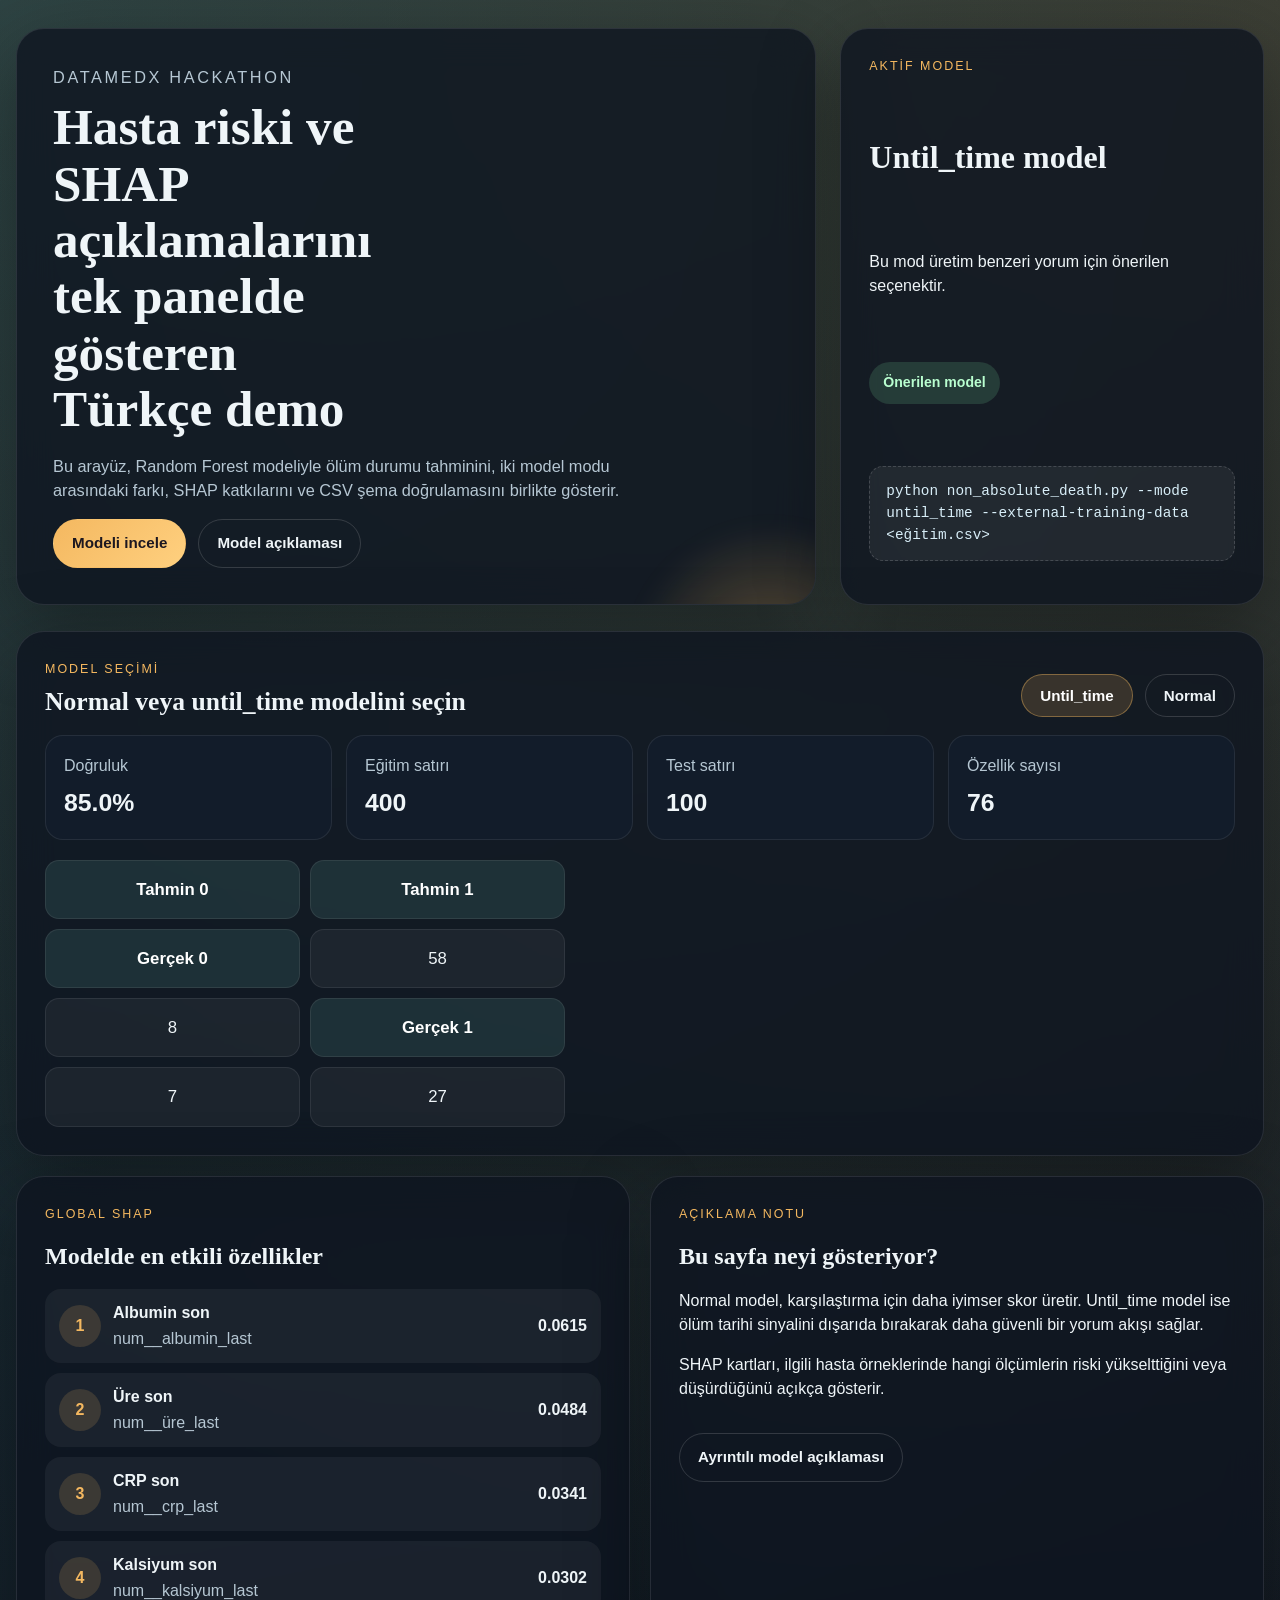
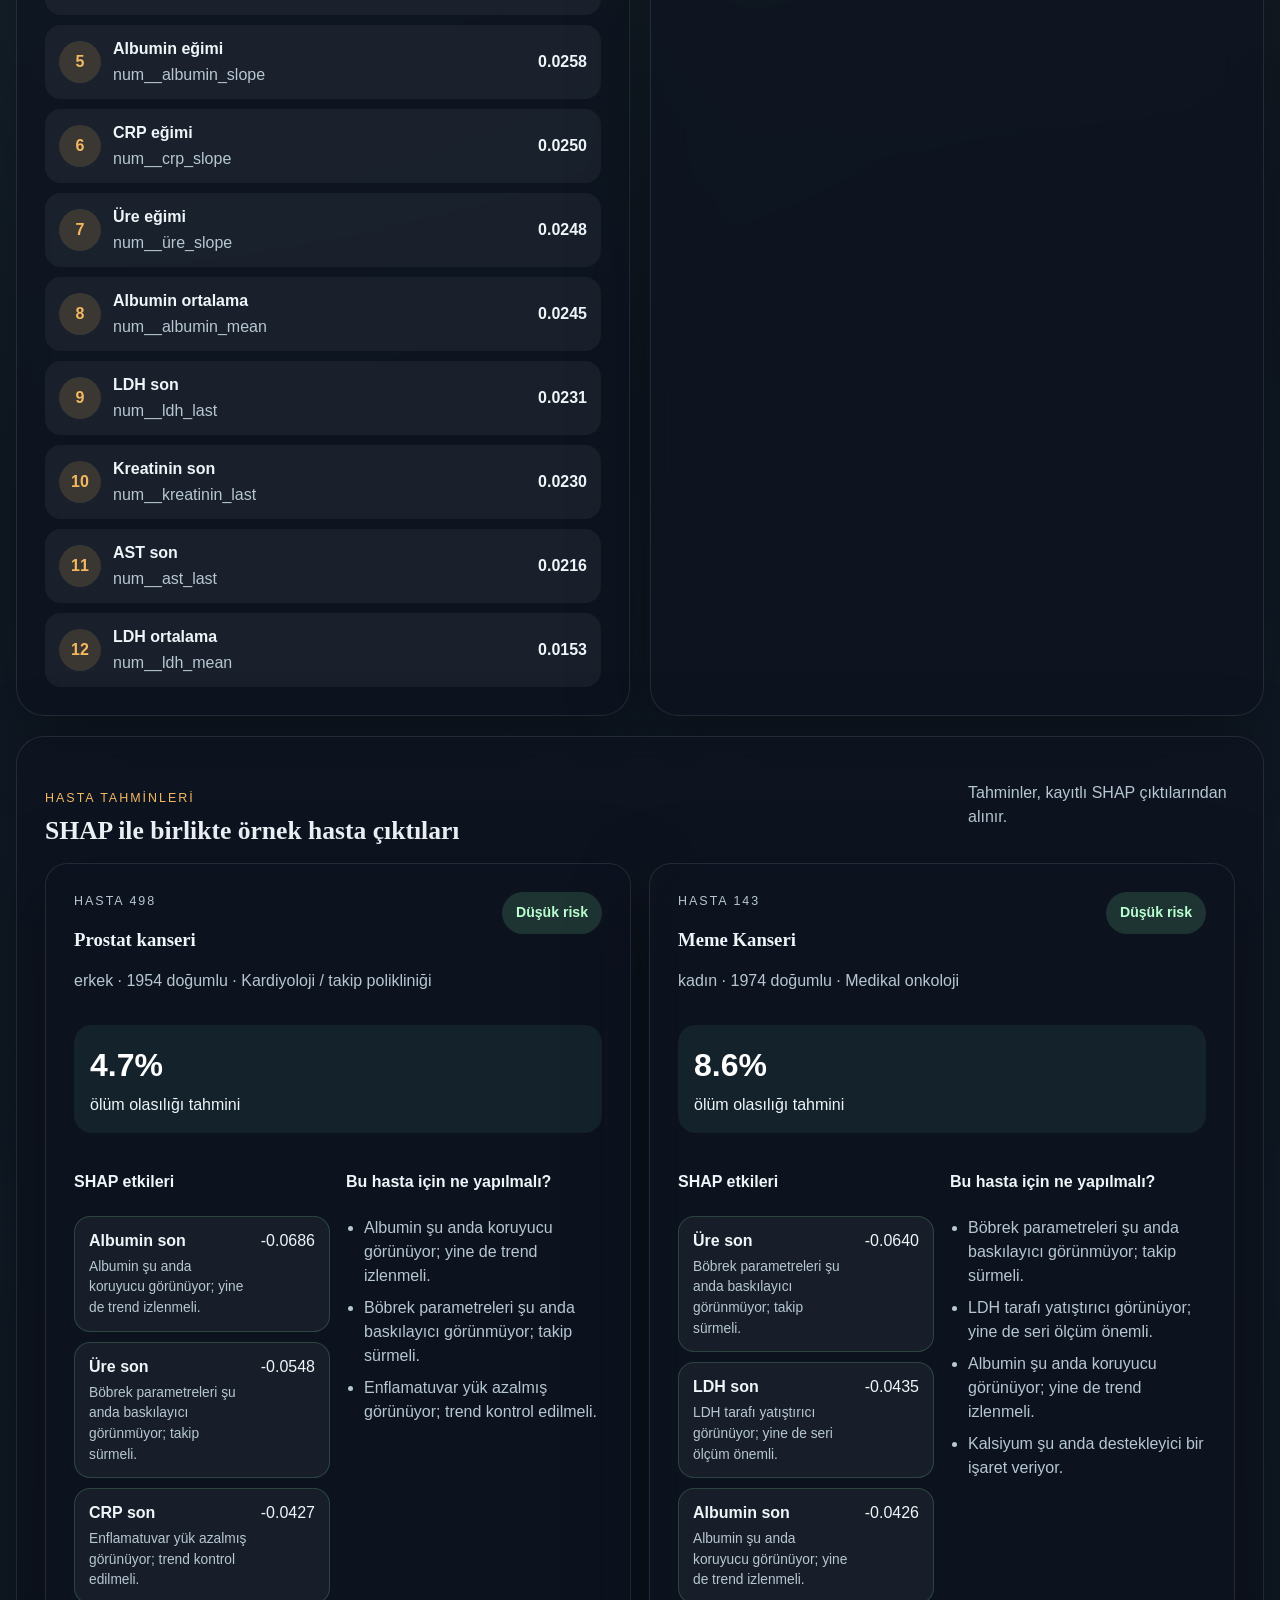
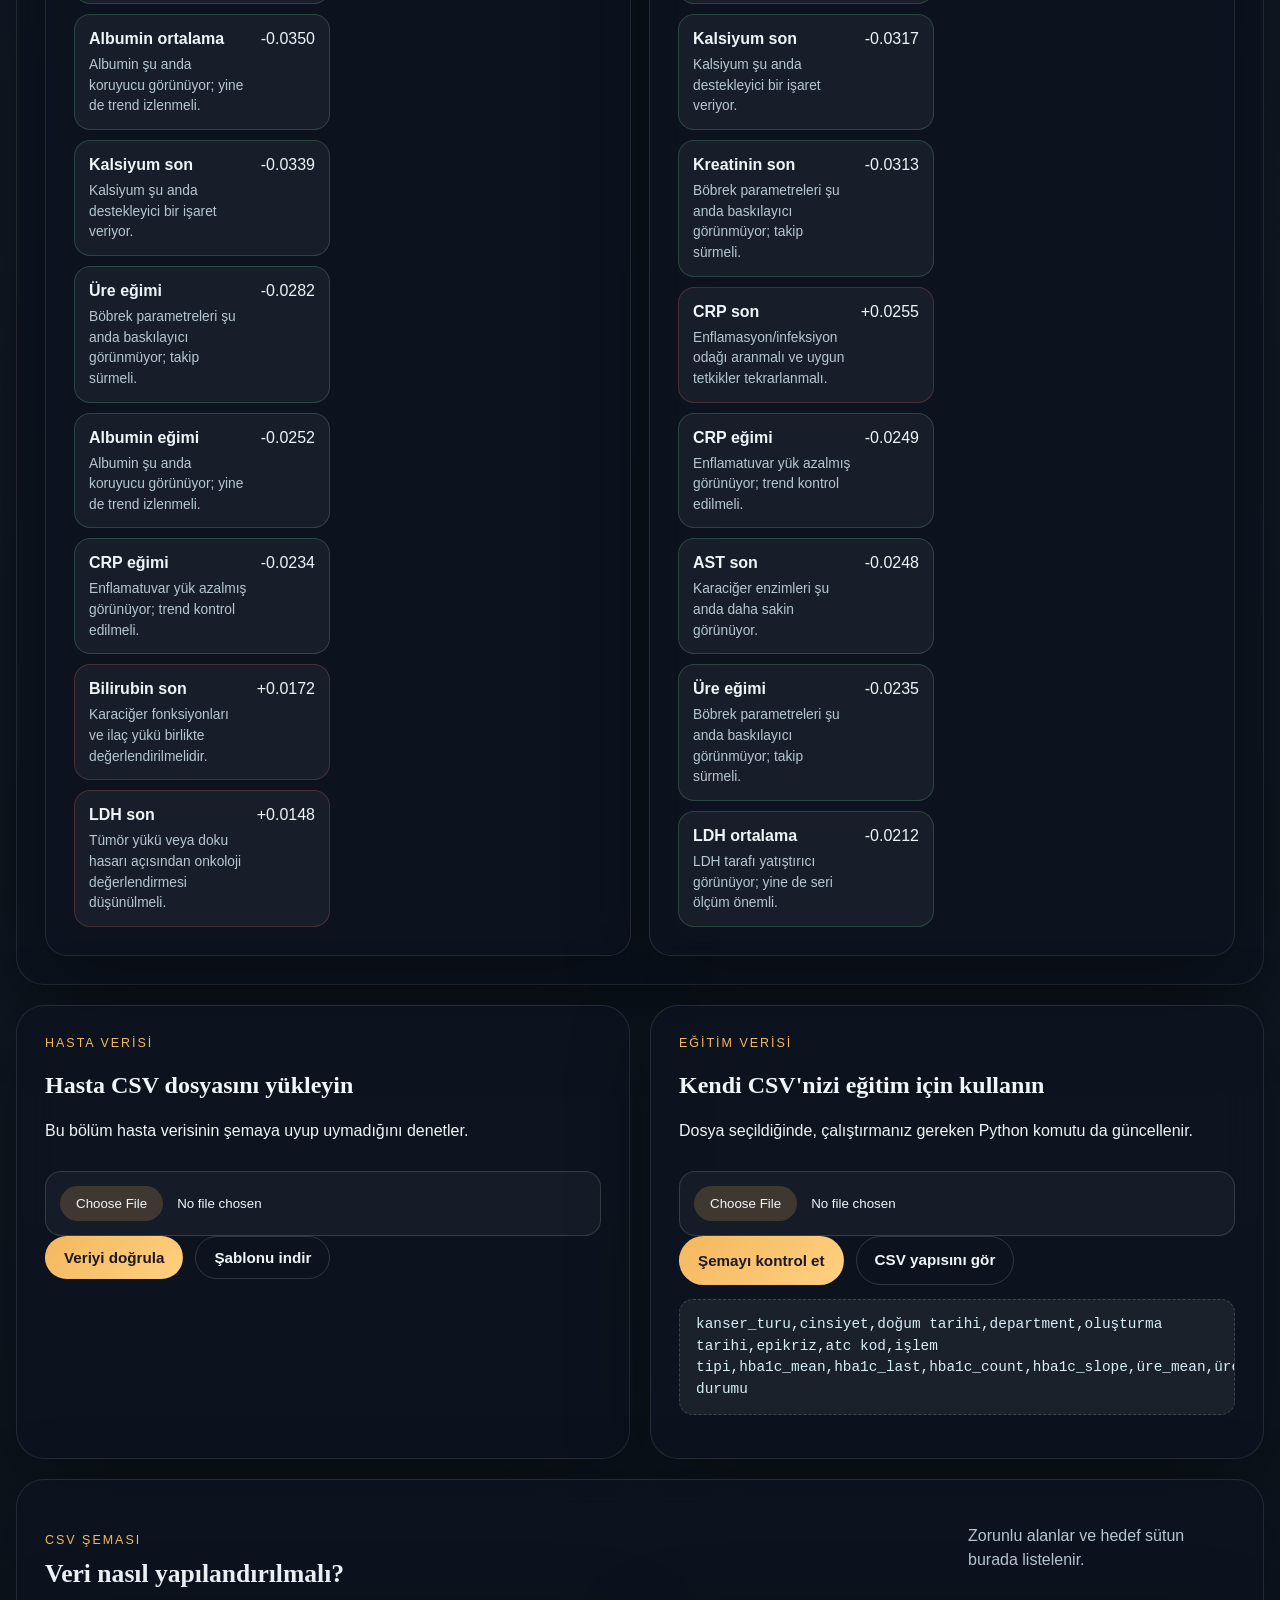
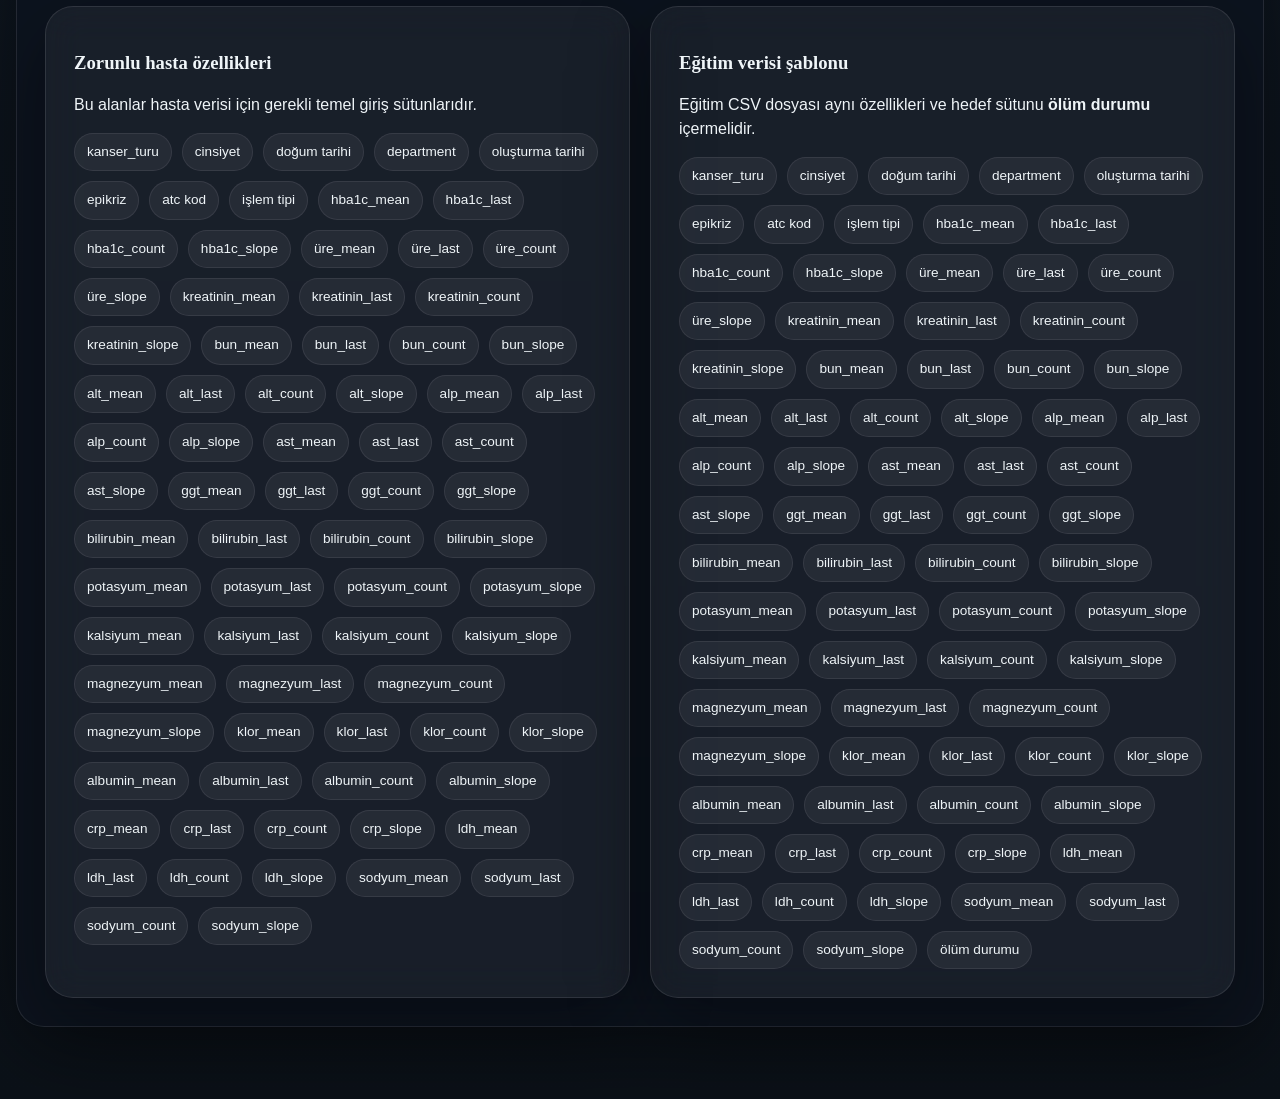
==== index.html @ 017afa29 "Some docs cleaning and rearranging website." ====
<!doctype html>
<html lang="tr">
<head>
	<meta charset="utf-8" />
	<meta name="viewport" content="width=device-width, initial-scale=1" />
	<title>Kanser Ölüm Riski Demo Paneli</title>
	<link rel="stylesheet" href="style.css" />
	<script defer src="app.js"></script>
</head>
<body>
	<div class="page-shell">
		<header class="hero">
			<div class="hero-copy">
				<p class="eyebrow">DataMedX Hackathon</p>
				<h1>Hasta riski ve SHAP açıklamalarını tek panelde gösteren Türkçe demo</h1>
				<p>
					Bu arayüz, Random Forest modeliyle ölüm durumu tahminini, iki model modu arasındaki farkı,
					SHAP katkılarını ve CSV şema doğrulamasını birlikte gösterir.
				</p>
				<div class="hero-actions">
					<a class="primary-link" href="#model-alani">Modeli incele</a>
					<a class="ghost-link" href="model.html">Model açıklaması</a>
				</div>
			</div>
			<aside class="hero-card panel">
				<p class="eyebrow">Aktif model</p>
				<h2 data-role="mode-label">Until_time model</h2>
				<p data-role="model-note">Ölüm tarihi sızıntısı çıkarılmış, SHAP yorumuna uygun model.</p>
				<div class="status-pill status-good" data-role="model-status">Önerilen model</div>
				<p class="command-inline" data-role="command">python non_absolute_death.py --mode until_time</p>
			</aside>
		</header>

		<main class="stacked-layout">
			<section class="panel" id="model-alani">
				<div class="section-head">
					<div>
						<p class="eyebrow">Model seçimi</p>
						<h2>Normal veya until_time modelini seçin</h2>
					</div>
					<div class="toggle-group">
						<button class="toggle-button is-active" data-model-toggle="until_time">Until_time</button>
						<button class="toggle-button" data-model-toggle="normal">Normal</button>
					</div>
				</div>
				<div class="metrics-grid" data-role="metrics"></div>
				<div class="matrix-wrap">
					<div class="matrix" data-role="confusion-matrix"></div>
				</div>
			</section>

			<section class="grid-two">
				<div class="panel">
					<p class="eyebrow">Global SHAP</p>
					<h2>Modelde en etkili özellikler</h2>
					<div class="importance-list" data-role="shap-global"></div>
				</div>
				<div class="panel">
					<p class="eyebrow">Açıklama notu</p>
					<h2>Bu sayfa neyi gösteriyor?</h2>
					<p>
						Normal model, karşılaştırma için daha iyimser skor üretir. Until_time model ise ölüm tarihi sinyalini
						dışarıda bırakarak daha güvenli bir yorum akışı sağlar.
					</p>
					<p>
						SHAP kartları, ilgili hasta örneklerinde hangi ölçümlerin riski yükselttiğini veya düşürdüğünü açıkça gösterir.
					</p>
					<a class="ghost-link inline-link" href="model.html">Ayrıntılı model açıklaması</a>
				</div>
			</section>

			<section class="panel">
				<div class="section-head">
					<div>
						<p class="eyebrow">Hasta tahminleri</p>
						<h2>SHAP ile birlikte örnek hasta çıktıları</h2>
					</div>
					<p class="section-hint">Tahminler, kayıtlı SHAP çıktılarından alınır.</p>
				</div>
				<div class="patient-grid" data-role="shap-local"></div>
			</section>

			<section class="grid-two">
				<div class="panel upload-panel">
					<p class="eyebrow">Hasta verisi</p>
					<h2>Hasta CSV dosyasını yükleyin</h2>
					<p>Bu bölüm hasta verisinin şemaya uyup uymadığını denetler.</p>
					<input id="patient-csv" type="file" accept=".csv,text/csv" class="file-input" />
					<div class="button-row">
						<button id="validate-patient" class="primary-button" type="button">Veriyi doğrula</button>
						<button id="download-template" class="secondary-button" type="button">Şablonu indir</button>
					</div>
					<div class="upload-feedback" data-role="patient-status"></div>
				</div>

				<div class="panel upload-panel">
					<p class="eyebrow">Eğitim verisi</p>
					<h2>Kendi CSV'nizi eğitim için kullanın</h2>
					<p>Dosya seçildiğinde, çalıştırmanız gereken Python komutu da güncellenir.</p>
					<input id="training-csv" type="file" accept=".csv,text/csv" class="file-input" />
					<div class="button-row">
						<button id="validate-training" class="primary-button" type="button">Şemayı kontrol et</button>
						<a class="ghost-link" href="model.html">CSV yapısını gör</a>
					</div>
					<div class="upload-feedback" data-role="training-status"></div>
					<p class="command-inline" data-role="template-preview"></p>
				</div>
			</section>

			<section class="panel">
				<div class="section-head">
					<div>
						<p class="eyebrow">CSV şeması</p>
						<h2>Veri nasıl yapılandırılmalı?</h2>
					</div>
					<p class="section-hint">Zorunlu alanlar ve hedef sütun burada listelenir.</p>
				</div>
				<div data-role="schema"></div>
			</section>
		</main>
	</div>
</body>
</html>
---- style.css ----
:root {
	--bg: #0f1720;
	--bg-soft: #172131;
	--panel: rgba(13, 20, 31, 0.78);
	--panel-strong: rgba(20, 30, 44, 0.95);
	--panel-soft: rgba(255, 255, 255, 0.05);
	--text: #eff5f8;
	--muted: #b6c7d3;
	--accent: #f4b860;
	--accent-2: #79d2c6;
	--danger: #ff7b72;
	--success: #7ee0a4;
	--border: rgba(255, 255, 255, 0.1);
	--shadow: 0 24px 80px rgba(0, 0, 0, 0.35);
	--radius-xl: 28px;
	--radius-lg: 20px;
	--radius-md: 16px;
}

* {
	box-sizing: border-box;
}

html {
	scroll-behavior: smooth;
}

body {
	margin: 0;
	min-height: 100vh;
	background:
		radial-gradient(circle at top left, rgba(121, 210, 198, 0.22), transparent 35%),
		radial-gradient(circle at top right, rgba(244, 184, 96, 0.18), transparent 30%),
		linear-gradient(180deg, #0c121a 0%, #111b28 48%, #0b1118 100%);
	color: var(--text);
	font-family: "Trebuchet MS", "Gill Sans", "Segoe UI", sans-serif;
	line-height: 1.5;
}

body::before {
	content: "";
	position: fixed;
	inset: 0;
	pointer-events: none;
	background-image: linear-gradient(rgba(255, 255, 255, 0.03) 1px, transparent 1px), linear-gradient(90deg, rgba(255, 255, 255, 0.03) 1px, transparent 1px);
	background-size: 44px 44px;
	opacity: 0.2;
}

.page-shell {
	width: min(1280px, calc(100vw - 32px));
	margin: 0 auto;
	padding: 28px 0 72px;
	position: relative;
	z-index: 1;
}

.hero {
	display: grid;
	grid-template-columns: minmax(0, 1.7fr) minmax(280px, 0.9fr);
	gap: 24px;
	align-items: stretch;
	margin-bottom: 26px;
}

.hero-compact {
	grid-template-columns: 1fr auto;
	padding: 8px 0 20px;
}

.hero-copy,
.hero-card,
.panel {
	background: var(--panel);
	backdrop-filter: blur(18px);
	border: 1px solid var(--border);
	box-shadow: var(--shadow);
}

.hero-copy {
	border-radius: var(--radius-xl);
	padding: 36px;
	position: relative;
	overflow: hidden;
}

.hero-copy::after {
	content: "";
	position: absolute;
	inset: auto -12% -35% auto;
	width: 280px;
	height: 280px;
	border-radius: 50%;
	background: radial-gradient(circle, rgba(244, 184, 96, 0.35), transparent 72%);
	filter: blur(10px);
	pointer-events: none;
}

.hero-copy h1,
.hero-card h2,
.panel h2,
.panel h3,
.narrative h2 {
	font-family: Georgia, "Times New Roman", serif;
	line-height: 1.1;
}

.hero-copy h1 {
	font-size: clamp(2.4rem, 4vw, 4.7rem);
	max-width: 12ch;
	margin: 0 0 16px;
}

.hero-copy p {
	max-width: 64ch;
	color: var(--muted);
	font-size: 1.02rem;
}

.hero-actions,
.button-row,
.toggle-group {
	display: flex;
	flex-wrap: wrap;
	gap: 12px;
}

.hero-card {
	border-radius: var(--radius-xl);
	padding: 28px;
	display: flex;
	flex-direction: column;
	justify-content: space-between;
}

.hero-card h2 {
	font-size: 2rem;
	margin: 6px 0 10px;
}

.panel {
	border-radius: var(--radius-xl);
	padding: 28px;
}

.stacked-layout {
	display: grid;
	gap: 20px;
}

.grid-two,
.schema-grid {
	display: grid;
	grid-template-columns: repeat(2, minmax(0, 1fr));
	gap: 20px;
}

.section-head {
	display: flex;
	justify-content: space-between;
	align-items: end;
	gap: 18px;
	margin-bottom: 18px;
}

.section-head h2,
.narrative h2 {
	font-size: clamp(1.5rem, 2vw, 2.3rem);
	margin: 4px 0 0;
}

.section-hint {
	color: var(--muted);
	max-width: 30ch;
}

.eyebrow {
	margin: 0 0 10px;
	text-transform: uppercase;
	letter-spacing: 0.16em;
	font-size: 0.78rem;
	color: var(--accent);
}

.primary-link,
.ghost-link,
.primary-button,
.secondary-button,
.toggle-button {
	border: 1px solid transparent;
	border-radius: 999px;
	padding: 12px 18px;
	font-size: 0.95rem;
	font-weight: 700;
	text-decoration: none;
	cursor: pointer;
	transition: transform 180ms ease, border-color 180ms ease, background 180ms ease, color 180ms ease;
}

.primary-link,
.primary-button {
	background: linear-gradient(135deg, var(--accent) 0%, #ffd07f 100%);
	color: #1c1720;
}

.secondary-button,
.ghost-link,
.toggle-button {
	background: transparent;
	border-color: rgba(255, 255, 255, 0.15);
	color: var(--text);
}

.primary-link:hover,
.primary-button:hover,
.secondary-button:hover,
.ghost-link:hover,
.toggle-button:hover {
	transform: translateY(-1px);
}

.inline-link {
	display: inline-flex;
	margin-top: 16px;
}

.command-inline {
	background: rgba(255, 255, 255, 0.06);
	border: 1px dashed rgba(255, 255, 255, 0.16);
	border-radius: 14px;
	padding: 14px 16px;
	color: #d8eef8;
	font-family: "SFMono-Regular", Consolas, monospace;
	font-size: 0.9rem;
	overflow-x: auto;
}

.status-pill,
.risk-badge {
	display: inline-flex;
	align-items: center;
	gap: 8px;
	width: fit-content;
	padding: 10px 14px;
	border-radius: 999px;
	font-weight: 700;
	font-size: 0.88rem;
}

.status-good {
	background: rgba(126, 224, 164, 0.16);
	color: #b9ffd0;
}

.status-warn {
	background: rgba(244, 184, 96, 0.16);
	color: #ffd7a0;
}

.risk-low {
	background: rgba(126, 224, 164, 0.16);
	color: #b9ffd0;
}

.risk-medium {
	background: rgba(244, 184, 96, 0.16);
	color: #ffd7a0;
}

.metrics-grid {
	display: grid;
	grid-template-columns: repeat(4, minmax(0, 1fr));
	gap: 14px;
	margin-bottom: 20px;
}

.metric-card {
	background: var(--panel-strong);
	border: 1px solid rgba(255, 255, 255, 0.08);
	border-radius: 18px;
	padding: 18px;
	display: grid;
	gap: 6px;
}

.metric-card span,
.patient-card p,
.importance-body span,
.upload-feedback p,
.narrative p,
.steps-list,
.recommendation-list {
	color: var(--muted);
}

.metric-card strong {
	font-size: 1.55rem;
}

.matrix-wrap {
	overflow-x: auto;
}

.matrix {
	display: grid;
	grid-template-columns: repeat(2, minmax(120px, 1fr));
	gap: 10px;
	max-width: 520px;
}

.matrix-cell {
	background: rgba(255, 255, 255, 0.05);
	border: 1px solid rgba(255, 255, 255, 0.08);
	border-radius: 14px;
	padding: 16px;
	text-align: center;
	font-size: 1.05rem;
}

.matrix-head {
	font-weight: 700;
	color: #fff;
	background: rgba(121, 210, 198, 0.12);
}

.importance-list {
	display: grid;
	gap: 10px;
}

.importance-row {
	display: grid;
	grid-template-columns: 42px minmax(0, 1fr) 84px;
	gap: 12px;
	align-items: center;
	padding: 12px 14px;
	border-radius: 16px;
	background: rgba(255, 255, 255, 0.05);
}

.importance-index {
	width: 42px;
	height: 42px;
	border-radius: 50%;
	display: grid;
	place-items: center;
	background: rgba(244, 184, 96, 0.15);
	color: var(--accent);
	font-weight: 800;
}

.importance-body {
	display: grid;
	gap: 2px;
}

.importance-value {
	text-align: right;
	font-weight: 700;
}

.patient-grid {
	display: grid;
	grid-template-columns: repeat(2, minmax(0, 1fr));
	gap: 18px;
}

.patient-card {
	display: grid;
	gap: 16px;
	border-radius: 22px;
}

.patient-card-head {
	display: flex;
	justify-content: space-between;
	gap: 16px;
	align-items: start;
}

.patient-score {
	display: grid;
	gap: 4px;
	padding: 16px;
	border-radius: 18px;
	background: rgba(121, 210, 198, 0.08);
}

.patient-score strong {
	font-size: 2rem;
	color: #fff;
}

.columns-grid {
	display: grid;
	grid-template-columns: repeat(2, minmax(0, 1fr));
	gap: 16px;
}

.shap-list,
.recommendation-list,
.warning-list,
.steps-list {
	margin: 0;
	padding-left: 18px;
}

.shap-list {
	list-style: none;
	padding: 0;
	display: grid;
	gap: 10px;
}

.shap-row {
	display: flex;
	justify-content: space-between;
	gap: 14px;
	padding: 12px 14px;
	border-radius: 16px;
	background: rgba(255, 255, 255, 0.05);
}

.shap-row p {
	margin: 4px 0 0;
	font-size: 0.86rem;
	max-width: 38ch;
}

.shap-positive {
	border: 1px solid rgba(255, 123, 114, 0.2);
}

.shap-negative {
	border: 1px solid rgba(126, 224, 164, 0.2);
}

.recommendation-list li,
.warning-list li,
.steps-list li {
	margin-bottom: 8px;
}

.file-input {
	width: 100%;
	padding: 14px;
	border-radius: 16px;
	border: 1px solid rgba(255, 255, 255, 0.14);
	background: rgba(255, 255, 255, 0.04);
	color: var(--text);
	margin-top: 12px;
}

.file-input::file-selector-button {
	margin-right: 14px;
	border: none;
	border-radius: 999px;
	padding: 10px 16px;
	background: rgba(244, 184, 96, 0.18);
	color: var(--text);
	cursor: pointer;
}

.upload-feedback {
	margin-top: 14px;
}

.upload-result {
	border-radius: 18px;
	padding: 16px;
	border: 1px solid rgba(255, 255, 255, 0.08);
	background: rgba(255, 255, 255, 0.05);
	display: grid;
	gap: 8px;
}

.result-good {
	border-color: rgba(126, 224, 164, 0.24);
}

.result-bad {
	border-color: rgba(255, 123, 114, 0.24);
}

.chip-grid {
	display: flex;
	flex-wrap: wrap;
	gap: 10px;
	margin-top: 16px;
}

.chip {
	display: inline-flex;
	align-items: center;
	padding: 8px 12px;
	border-radius: 999px;
	background: rgba(255, 255, 255, 0.06);
	border: 1px solid rgba(255, 255, 255, 0.08);
	font-size: 0.85rem;
}

.schema-grid {
	grid-template-columns: repeat(2, minmax(0, 1fr));
}

.soft-panel {
	background: var(--panel-soft);
}

.toggle-button.is-active {
	background: rgba(244, 184, 96, 0.16);
	border-color: rgba(244, 184, 96, 0.4);
	color: #fff;
}

.ghost-link.inline-link {
	width: fit-content;
}

.narrative {
	display: grid;
	gap: 14px;
}

.mode-comparison {
	display: grid;
	grid-template-columns: repeat(2, minmax(0, 1fr));
	gap: 18px;
}

.mode-comparison article {
	padding: 18px;
	border-radius: 18px;
	background: rgba(255, 255, 255, 0.05);
	border: 1px solid rgba(255, 255, 255, 0.08);
}

.steps-list {
	display: grid;
	gap: 10px;
}

.command-inline strong {
	color: #fff;
}

@media (max-width: 1024px) {
	.hero,
	.grid-two,
	.schema-grid,
	.patient-grid,
	.mode-comparison,
	.columns-grid {
		grid-template-columns: 1fr;
	}

	.metrics-grid {
		grid-template-columns: repeat(2, minmax(0, 1fr));
	}

	.section-head {
		align-items: start;
		flex-direction: column;
	}
}

@media (max-width: 720px) {
	.page-shell {
		width: min(100vw - 20px, 100vw);
		padding-top: 18px;
	}

	.hero-copy,
	.hero-card,
	.panel {
		padding: 22px;
		border-radius: 22px;
	}

	.hero-copy h1 {
		max-width: none;
	}

	.metrics-grid,
	.matrix {
		grid-template-columns: 1fr;
	}

	.importance-row {
		grid-template-columns: 1fr;
	}

	.importance-value {
		text-align: left;
	}

	.patient-card-head {
		flex-direction: column;
	}
}
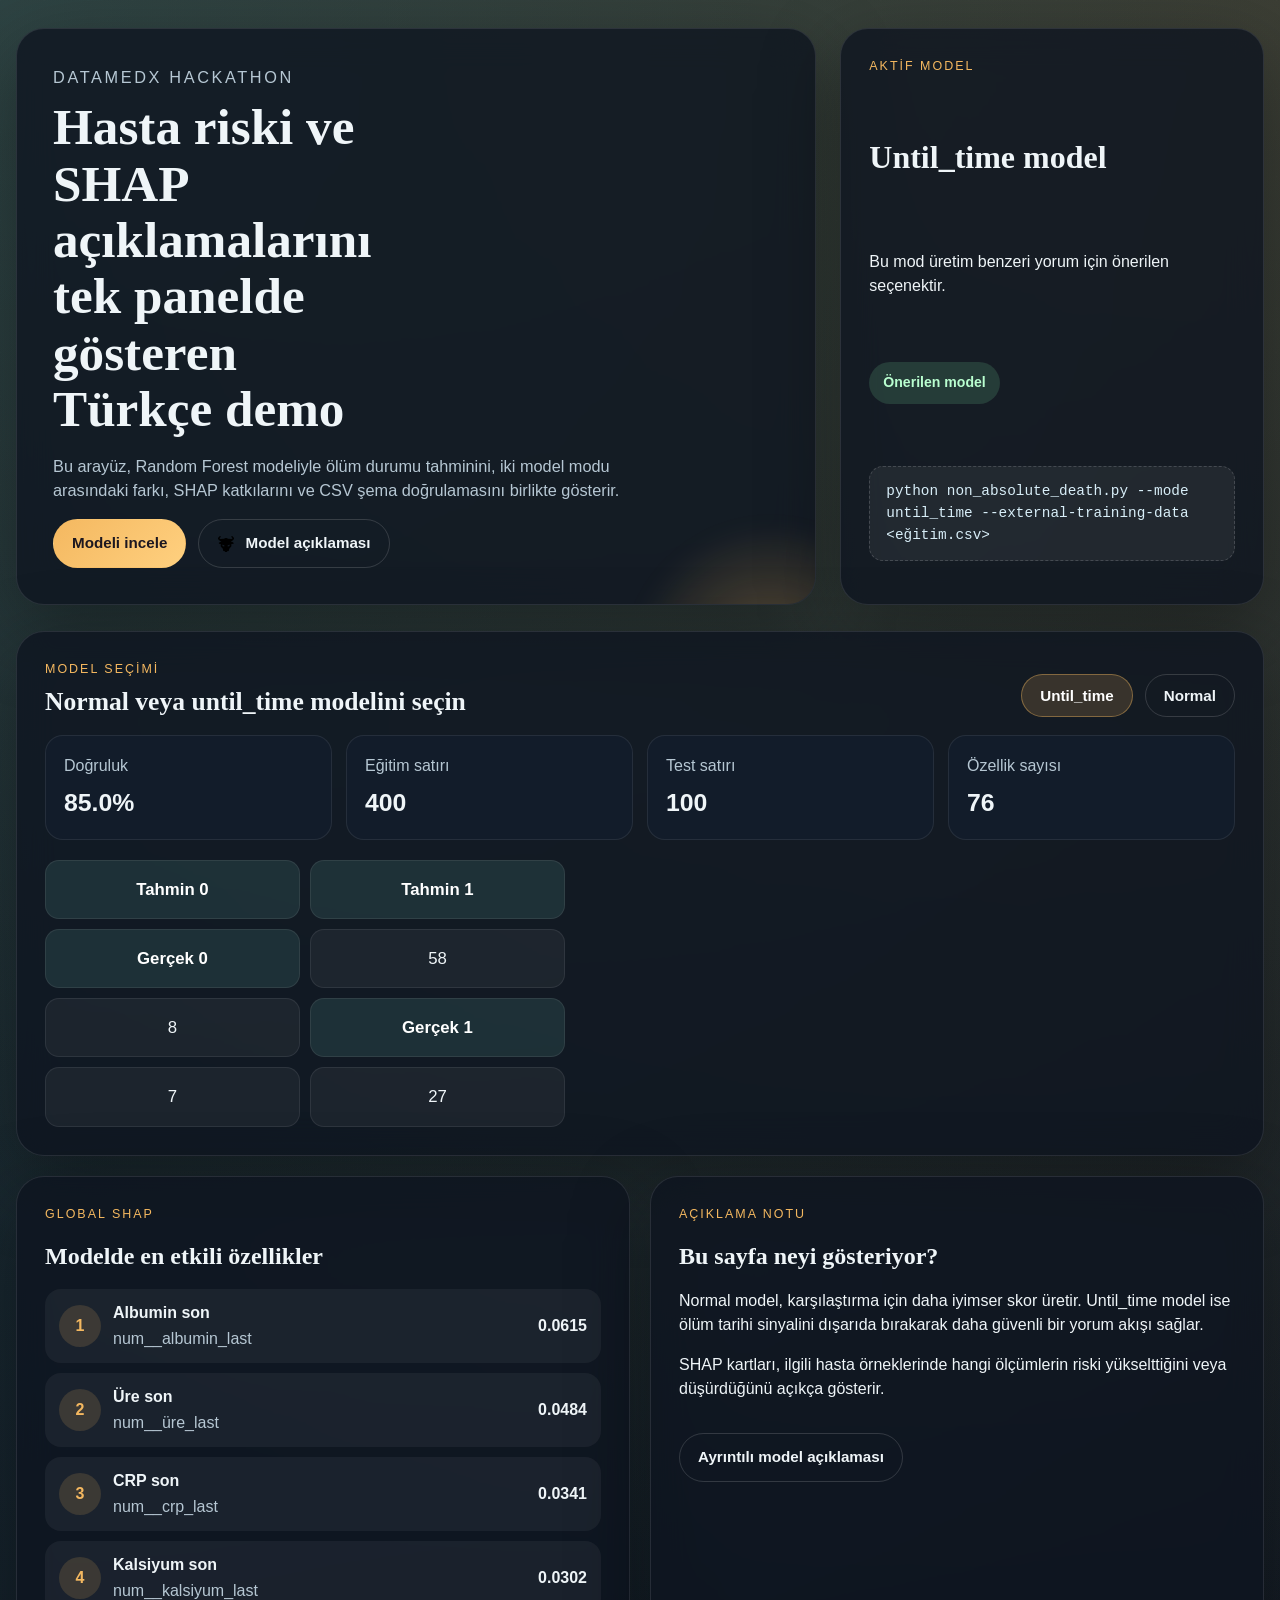
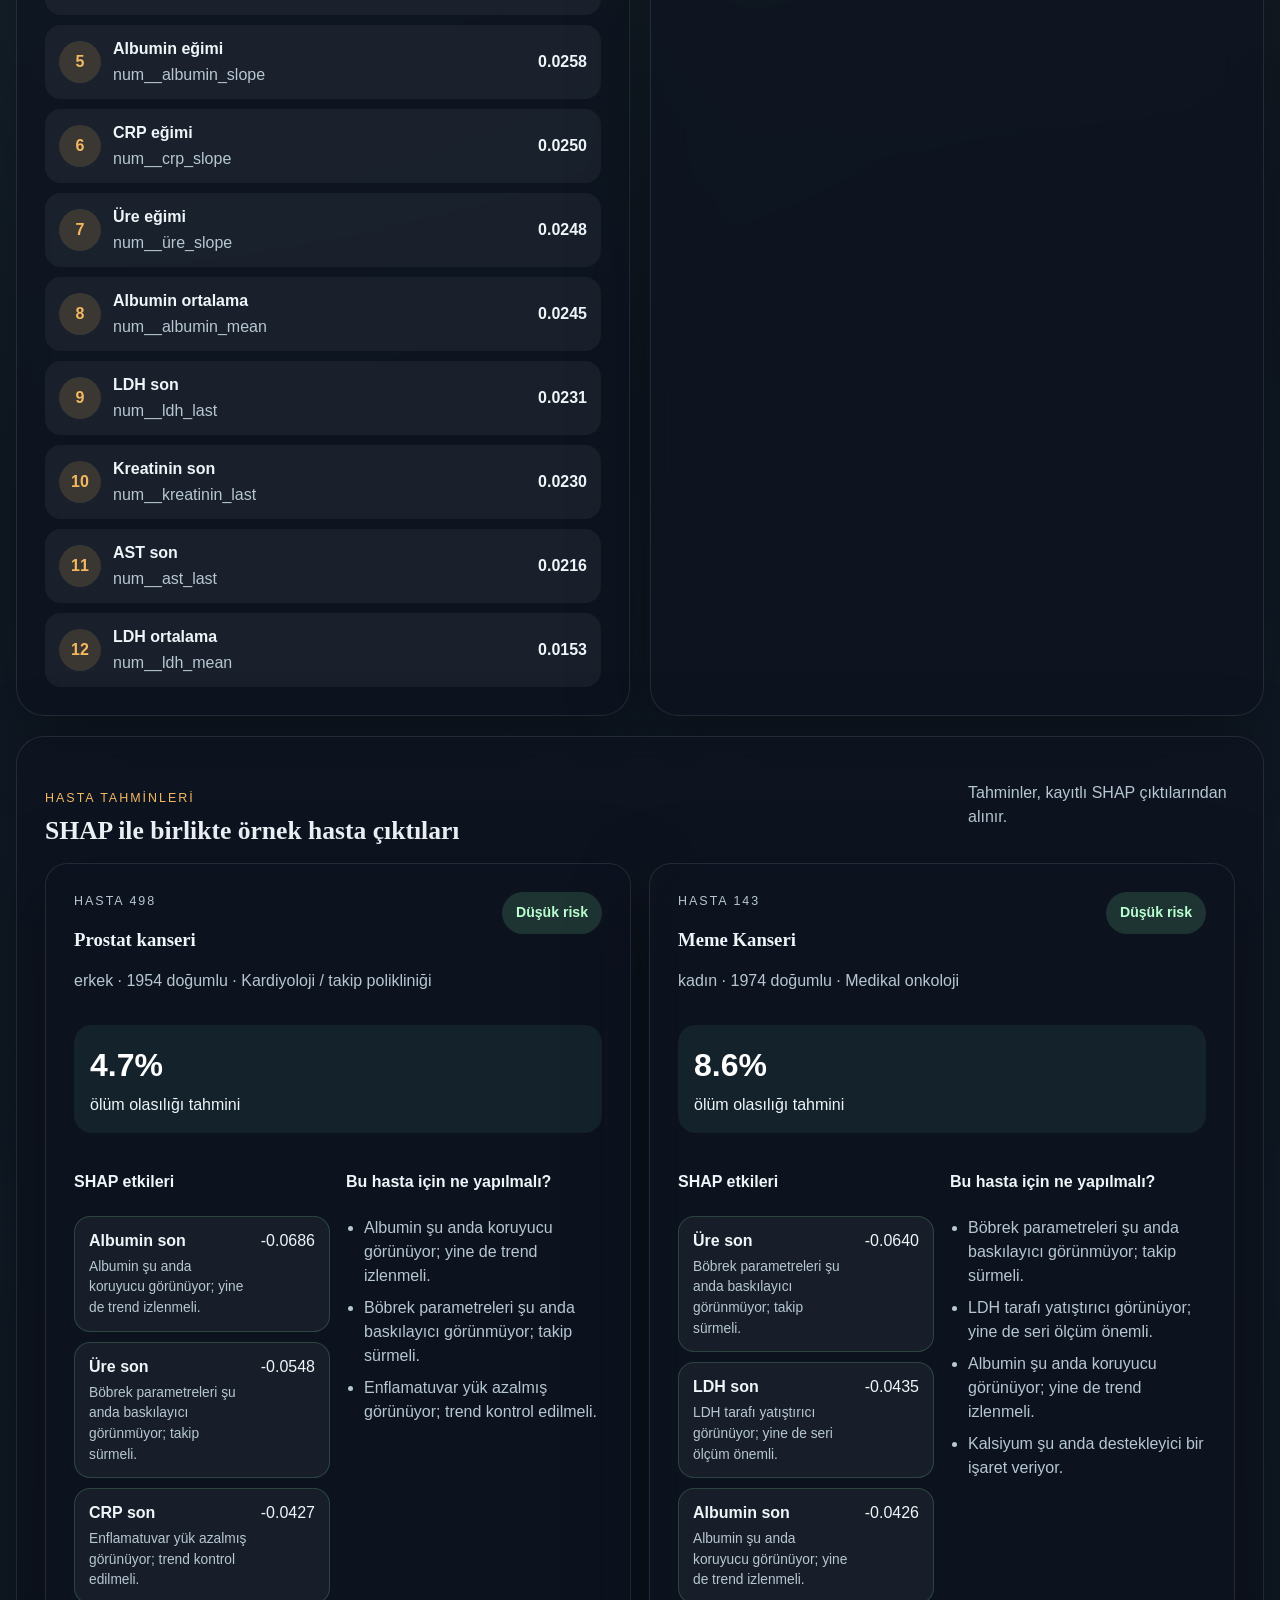
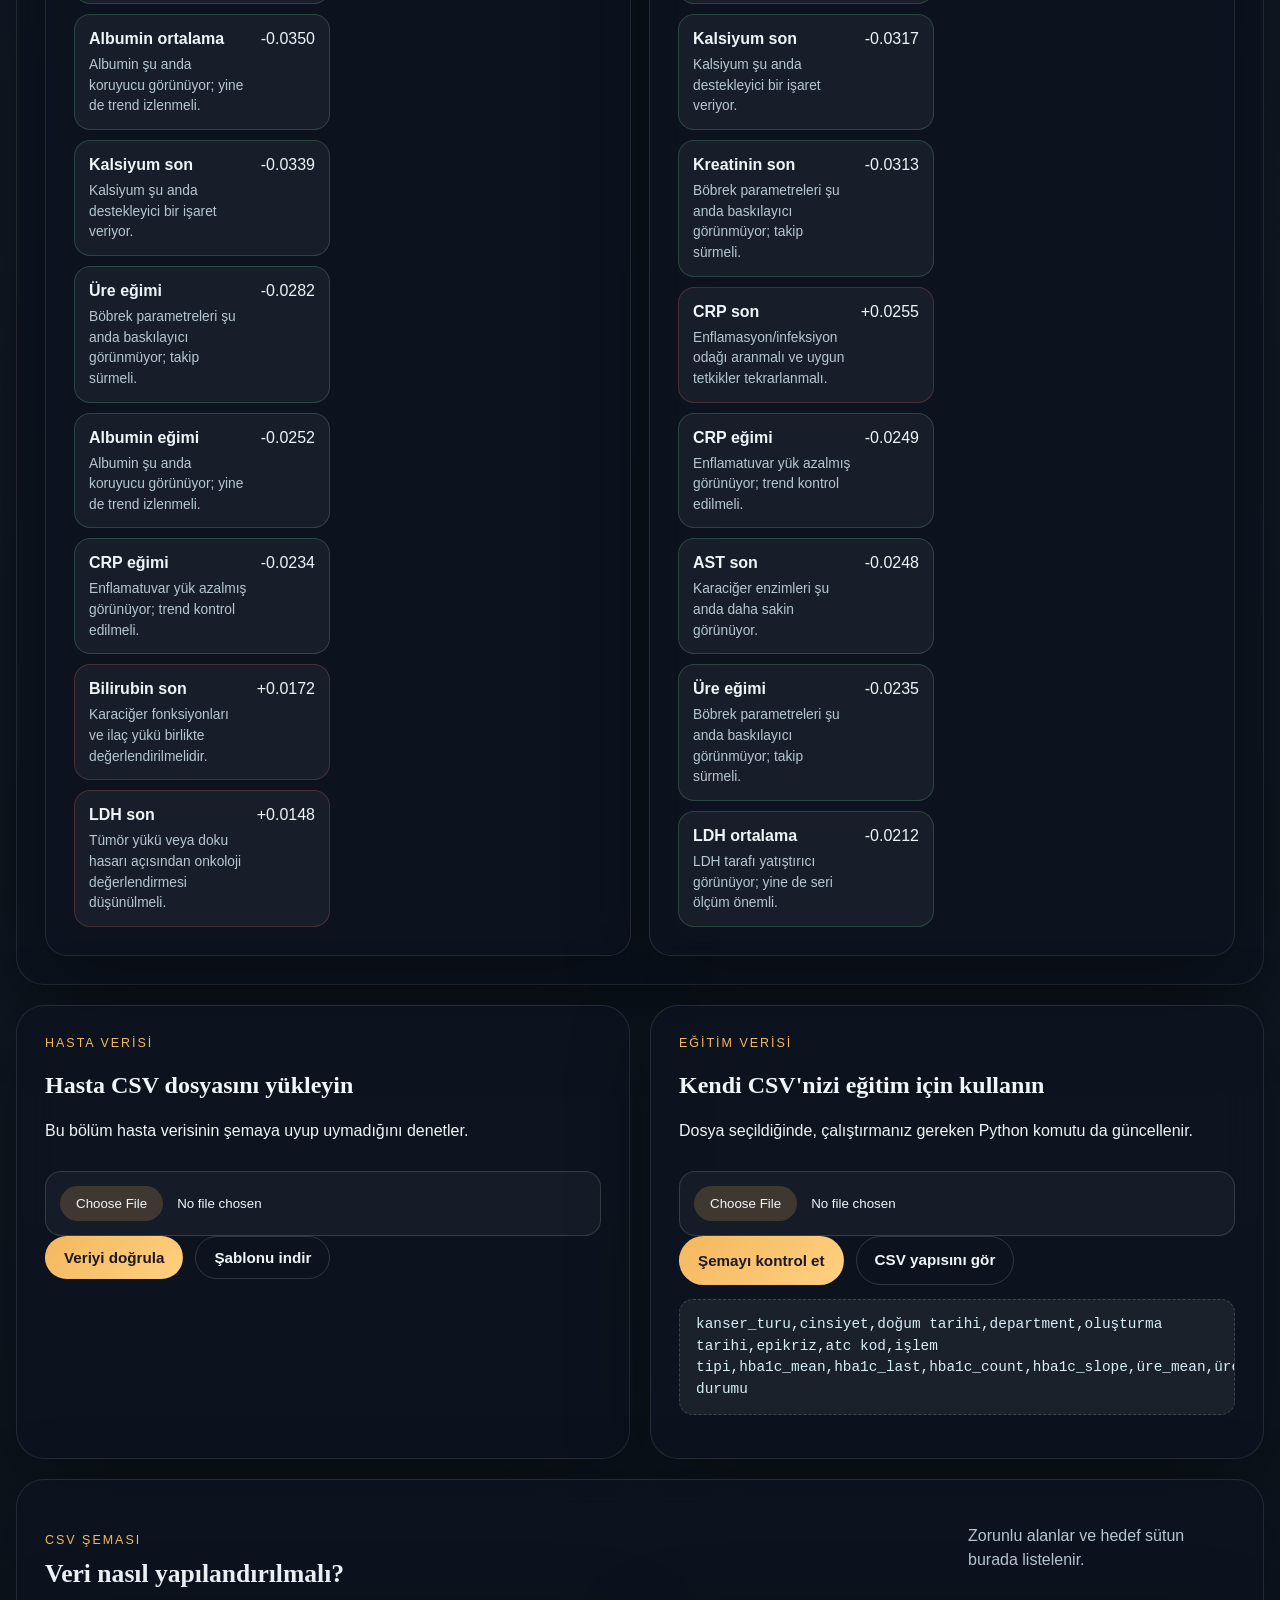
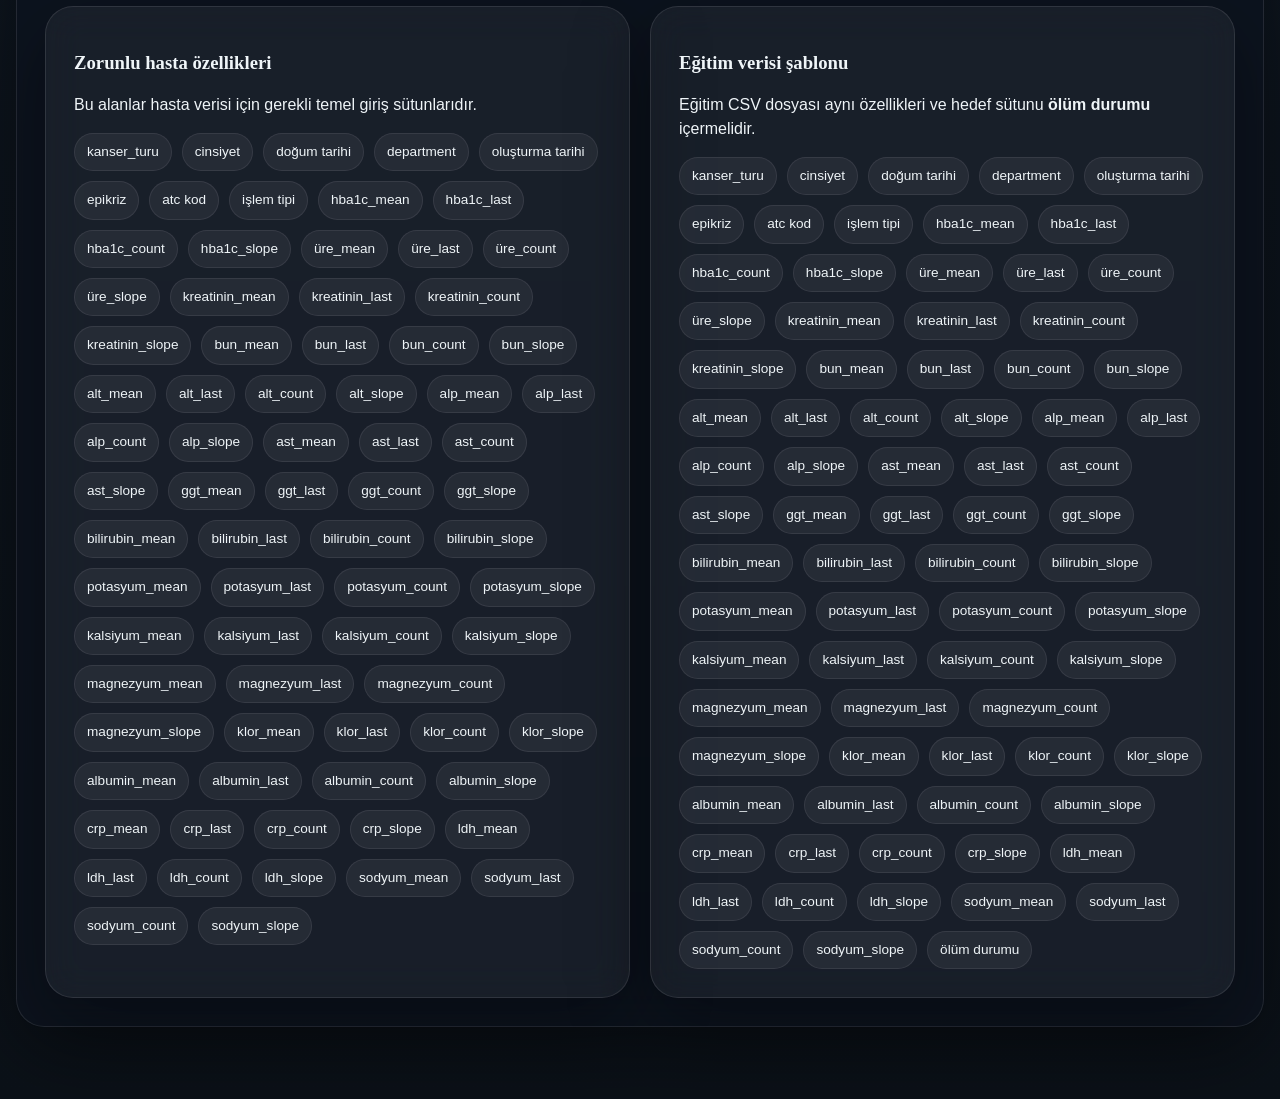
==== commit 67e8d5e1: "Finalised web site, improved look, and enriched explanations." ====
--- a/index.html
+++ b/index.html
@@ -19,7 +19,10 @@
 				</p>
 				<div class="hero-actions">
 					<a class="primary-link" href="#model-alani">Modeli incele</a>
-					<a class="ghost-link" href="model.html">Model açıklaması</a>
+					<a class="ghost-link" href="model.html">
+						<img src="main_menu.png" alt="Model Açıklaması" style="width: 18px; height: 18px; margin-right: 6px; vertical-align: middle;" />
+						Model açıklaması
+					</a>
 				</div>
 			</div>
 			<aside class="hero-card panel">
--- a/style.css
+++ b/style.css
@@ -522,6 +522,47 @@
 	gap: 14px;
 }
 
+.narrative h3 {
+	font-size: 1.3rem;
+	margin: 16px 0 8px;
+	color: var(--text);
+}
+
+.narrative p {
+	margin: 0 0 12px;
+	line-height: 1.6;
+	color: var(--muted);
+}
+
+.narrative ul,
+.narrative ol {
+	color: var(--muted);
+	line-height: 1.7;
+}
+
+.narrative ul li,
+.narrative ol li {
+	margin-bottom: 12px;
+}
+
+.narrative code {
+	background: rgba(255, 255, 255, 0.08);
+	padding: 2px 6px;
+	border-radius: 4px;
+	font-family: "SFMono-Regular", Consolas, monospace;
+	color: #a6d9ff;
+	font-size: 0.95em;
+}
+
+.narrative img {
+	border-radius: 12px;
+	background: rgba(255, 255, 255, 0.03);
+	border: 1px solid rgba(255, 255, 255, 0.08);
+	display: block;
+	max-width: 100%;
+	height: auto;
+}
+
 .mode-comparison {
 	display: grid;
 	grid-template-columns: repeat(2, minmax(0, 1fr));
